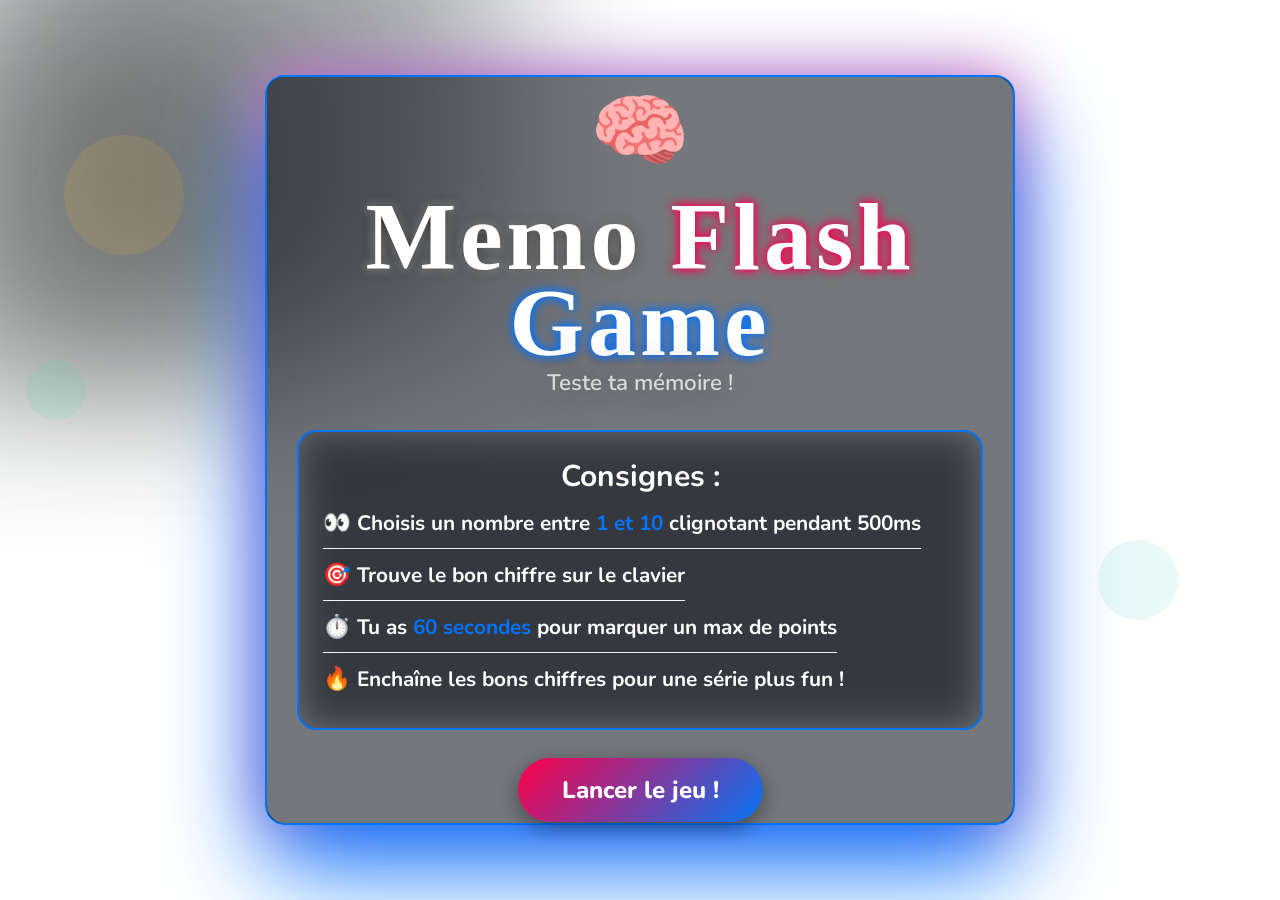
==== html/page_devoir1.html @ c504c7ac "Premier commit" ====
<!DOCTYPE html>
<html lang="fr">
<head>
<meta charset="UTF-8"/>
<meta name="viewport" content="width=device-width, initial-scale=1.0"/>
<title>Memo Flash Game🧠</title>
<link href="https://fonts.googleapis.com/css2?family=Nunito:wght@400;600;700;800;900&family=Righteous&display=swap" rel="stylesheet"/>
<link rel="stylesheet" href="../css/style_devoir1.css">
<link rel="icon" type="image/jpeg" href="../css/image2.jpg">
</head>

<body>
    <div id="app">

        <div class="deco deco1"></div>
        <div class="deco deco2"></div>  
        <div class="deco deco3"></div> 

        <!-- START -->
        <section id="s-start" class="screen active">
            <div class="bg-mesh"></div>
            <div class="m">
                <span class="emoji-hero"> 🧠 </span>
                <h1> <span class="e">Memo</span> <span class="f">Flash</span><br><span class="cyan">Game</span></h1>
                <div class="game-sub">Teste ta mémoire !</div>
            </div>
            <div class="rules-card">
                <div class="rules"><span class="rule-icon"></span>Consignes :</div>
                <div class="rule"><span class="rule-icon"> 👀 </span>Choisis un nombre entre <span>1 et 10</span> clignotant pendant 500ms</div>
                <div class="rule"><span class="rule-icon"> 🎯 </span>Trouve le bon chiffre sur le clavier</div>
                <div class="rule"><span class="rule-icon"> ⏱️ </span>Tu as <span>60 secondes</span> pour marquer un max de points</div>
                <div class="rule"><span class="rule-icon"> 🔥 </span>Enchaîne les bons chiffres pour une série plus fun !</div>
            </div>
            <div class="m">
            <button class="btn btn-primary" id="btn-start"> Lancer le jeu !</button>
            </div>
        </section>

        <!-- GAME -->
        <div id="s-game" class="screen">
            <h1><span class="e"> Bienvenue </span><br><span class="e">Dans</span><br><span class="e">Memo </span><span class="f">Flash </span><span class="cyan"> Game</span></h1>
            <div class="hud">
            <div class="hud-pill">
            <span class="hud-lbl">Score</span>
            <span class="hud-val score-v" id="score-val">0</span>
            </div>
            <div class="hud-pill timer-pill">
            <span class="hud-lbl">Temps</span>
            <span class="hud-val" id="timer-val">60</span>
            <div class="timer-progress"><div class="timer-bar" id="timer-bar"></div></div>
            </div>
            <div class="hud-pill">
            <span class="hud-lbl">Série 🔥</span>
            <span class="hud-val streak-v" id="streak-val">0</span>
            </div>
            </div>

            <div class="num-stage">
                <div id="num-show" style="display:none"></div>
                <div id="num-hide" class="num-placeholder"></div>
            </div>

            <div id="feedback"></div>

            <div class="kp-lbl">Quel était le nombre ?</div>
            <div class="keypad" id="keypad"></div>
            <div class="trail" id="score-bar"></div>
        </div>

        <!-- END -->
        <div id="s-end" class="screen">
            <div class="end-header" id="end-emoji">🎉</div>
            <div class="end-title" id="end-title">Bien joué !</div>
            <div class="end-msg" id="end-msg">Voilà ton résultat !</div>

            <div class="score-showcase">
                <div class="score-label">Score final</div>
                <div class="score-big" id="final-score">0</div>
                <div class="score-pts">points</div>
            </div>

            <div class="stats-row">
                <div class="stat-box">
                <div class="stat-icon">✅</div>
                <div class="stat-num" id="st-ok">0</div>
                <div class="stat-lbl">Corrects</div>
                </div>
                <div class="stat-box">
                <div class="stat-icon">❌</div>
                <div class="stat-num" id="st-bad">0</div>
                <div class="stat-lbl">Ratés</div>
                </div>
                <div class="stat-box">
                <div class="stat-icon">🔥</div>
                <div class="stat-num" id="st-str">0</div>
                <div class="stat-lbl">Série max</div>
                </div>
            </div>

            <div id="end-trail"></div>
            <button class="btn btn-restart" id="btn-restart">Rejouer</button>
        </div>

    </div>

    <script src="../js/script_devoir1.js"></script>

</body>
</html>
---- css/style_devoir1.css ----
:root {
--bg: #fef6ee;
--card: #ffffff;
--primary: #ff0048;
--secondary: #4ecdc4;
--purple: #0077f7;
--yellow: #fbbf24;
--green: #34d399;
--red: #fa4d4d;
--text: #010101;
--muted: #d7d7d7;
--shadow: 0 4px 24px rgba(0,0,0,0.08);
--shadow-lg: 0 8px 40px rgb(0, 115, 255);
--neon: 0 0 12px var(--cyan), 0 0 10px rgb(0, 118, 255);
--neon1: 0 0 12px var(--primary), 0 0 10px rgb(255, 2, 95);
--neon2: 0 0 12px var(--text), 0 0 10px rgb(253, 253, 253);
--cyan: #0471ff;
}

* { margin:auto; padding:auto; box-sizing:border-box; }

body {
background-image: url(image1.jpg);
background-size: cover;
background-repeat: no-repeat;
background-position: center center;
background-attachment: scroll;
color: var(--text);
font-family: 'Nunito', sans-serif;
min-height: 100vh;
display: flex;
align-items: center;
justify-content: center;
position: relative;
will-change: transform;
}

/* Soft organic background blobs */
body::before, body::after {
content: '';
position: fixed;
border-radius: 50%;
filter: blur(80px);
opacity: 0.35;
pointer-events: none;
z-index: 0;
content: ''; position: absolute; inset: 0; border-radius: 16px;
}
body::before {
width: 500px; height: 500px;
background: radial-gradient(circle, #1a1105, #110703);
top: -150px; right: -150px;
animation: blobFloat 8s ease-in-out infinite;
background: rgba(3,8,15,1);
pointer-events: none;
}
body::after {
width: 400px; height: 400px;
background: radial-gradient(circle, #120a01, #021e1c);
bottom: -120px; left: -120px;
animation: blobFloat 10s ease-in-out infinite reverse;
}
@keyframes blobFloat {
0%,100% { transform: translate(0,0) scale(1); }
50% { transform: translate(20px,-20px) scale(1.05); }
}

/* Extra decorative circles */
.deco {
position: fixed;
border-radius: 50%;
pointer-events: none;
z-index: 0;
opacity: 0.12;
}

#s-start-deco {
  position: absolute; border-radius: 50%; pointer-events: none;
  filter: blur(60px);
}

.deco1 { width:120px;height:120px;background:var(--yellow);top:15%;left:5%;animation:blobFloat 6s ease-in-out infinite; }
.deco2 { width:80px;height:80px;background:var(--secondary);top:60%;right:8%;animation:blobFloat 7s ease-in-out infinite 2s; }
.deco3 { width:60px;height:60px;background:var(--green);top:40%;left:2%;animation:blobFloat 9s ease-in-out infinite 1s; }

#app {
position: relative; z-index: 1;
width: 100%; max-width: 800px;
padding: 20px;
text-align: center;
}

.screen { 
    display: none; 
    position: relative; z-index: 1; 
    background: rgb(0, 0, 0 .5);
    backdrop-filter: blur(20px);
    width: 750px;
    height: 750px;
    border-radius: 25px;
    box-shadow: 0 40px 100px rgb(0, 115, 255), 0 0 60px rgb(255, 108, 174);
    border: 2px solid rgb(0, 115, 255);
}
.screen.active { display: block; animation: slideIn .4s cubic-bezier(.34,1.56,.64,1); }
@keyframes slideIn {
from { opacity:0; transform:translateY(24px) scale(.97); }
to   { opacity:1; transform:translateY(0)    scale(1); }
}

/* ── START SCREEN ── */
.emoji-hero { font-size: 5rem; margin-bottom: 8px; display: block; animation: bounce 2s ease-in-out infinite; }
@keyframes bounce { 0%,100%{transform:translateY(0);} 50%{transform:translateY(-10px);} }

.m {
    position: relative;
    will-change: transform;
    margin-bottom: 8px; display: block; animation: bounce 5s ease-in-out infinite; 
}
#s-start {
    margin: auto;
    background-image: url(image2.jpg);
    background-size: cover;
    background-position: center center;
    background-attachment: scroll;
    height: 750px;
    align-content: center;
    align-items: center;
    border-radius: 20px;
    box-shadow: 0 40px 100px rgb(0, 115, 255), 0 0 60px rgb(255, 108, 174);
    border: 2px solid rgb(0, 115, 255);
    position: relative;
    will-change: transform;
}

#s-start::before {
  content: ''; position: absolute; inset: 0; border-radius: 16px;
  background: rgba(3,8,15,0.55);
  pointer-events: none;
}

#s-start h1 {
  font-family: Roboto;
  font-size: clamp(4.5rem, 12vw, 6rem);
  font-weight: bold;
  line-height: 0.9; letter-spacing: 4px;
  color: white;
  text-shadow: 0 0 40px rgba(0,0,0,0.9);
}
#s-start h1 .cyan { color: var(--card); text-shadow: var(--neon);}
#s-start h1 .e { color: var(--card); text-shadow: var(--neon2);}
#s-start h1 .f { color: var(--card); text-shadow: var(--neon1);}

.game-sub {
font-size: 1.4rem;
font-weight: bold;
font-weight: 600;
color: rgb(214, 219, 219);
margin-bottom: 32px;
text-shadow: 0 0 40px rgba(0,0,0,0.9);
}

#s-game h1 {
  font-family: Roboto;
  font-size: clamp(3rem, 12vw, 2rem);
  font-weight: bold;
  line-height: 0.9; letter-spacing: 4px;
  color: white;
  text-shadow: 0 0 40px rgba(0,0,0,0.9);
  margin-top: 30px;
}
#s-game h1 .cyan { color: var(--card); text-shadow: var(--neon);}
#s-game h1 .f { color: var(--card); text-shadow: var(--neon1);}
#s-game h1 .e { color: var(--card); text-shadow: var(--neon2);}

.rules-card {
background: rgb(0, 0, 0 5);
backdrop-filter: blur(20px);
border: 2px solid rgb(0, 115, 255);;
border-radius: 20px;
padding: 24px;
box-shadow: rgb(black, black, black, 5);
margin-bottom: 28px;
text-align: left;
margin-left: 30px;
margin-right: 30px;
}
.rule {
display: inline-block;
align-items: flex-start;
gap: 12px;
padding: 10px 0;
font-size: 1.3rem;
color: white;
font-weight: bold;
border-bottom: 1px solid #f3f4f6;
}
.rules {
    text-align: center;
    color: white;
    font-size: 30px;
    font-weight: bold;
}
.rule:last-child { border-bottom: none; }
.rule-icon { font-size: 1.4rem; flex-shrink:0; }
.rule span { color: rgb(0, 115, 255); }

.btn {
font-family: 'Nunito', sans-serif;
font-weight: 800;
font-size: 1.5rem;
border: none;
border-radius: 50px;
padding: 16px 44px;
cursor: pointer;
transition: transform .15s, box-shadow .15s;
display: inline-flex;
align-items: center;
gap: 8px;
}
.btn:hover { transform: translateY(-3px); box-shadow: var(--shadow-lg); }
.btn:active { transform: scale(.96); }

.btn-primary {
background: linear-gradient(135deg, var(--primary), #0374f5);
background-attachment: scroll;
color: white;
box-shadow: 0 6px 20px rgba(0, 0, 0, 0.4);
position: relative;
will-change: transform;
transition: all 0.3s; display: flex; align-items: center; gap: 10px;
}

.btn-restart {
background: linear-gradient(135deg, var(--purple), #ff0037);
background-attachment: scroll;
color: white;
box-shadow: 0 6px 20px rgb(0, 0, 0);;
position: relative;
will-change: transform;
}

/* ── HUD ── */
.hud {
display: flex;
justify-content: space-between;
align-items: stretch;
gap: 10px;
margin-bottom: 20px;
}
.hud-pill {
background: var(--card);
border-radius: 16px;
padding: 12px 16px;
box-shadow: 0 40px 100px rgb(0, 115, 255);
flex: 1;
display: flex;
flex-direction: column;
align-items: center;
gap: 2px;
margin-top: 30px;
margin-left: 30px;
margin-right: 30px;
}
.hud-lbl { font-size: 1rem; font-weight: bold; color: var(--text); text-transform: uppercase; letter-spacing: 1px; }
.hud-val { font-family: 'Righteous', sans-serif; font-size: 1.8rem; color: var(--text); line-height: 1; }
.hud-val.score-v { color: var(--primary); }
.hud-val.streak-v { color: var(--purple); }

/* Timer pill */
.timer-pill { position: relative;}
.timer-progress {
position: absolute;
bottom: 0; left: 0; right: 0;
height: 4px;
background: #f3f4f6;
border-radius: 0 0 16px 16px;
overflow: hidden;
}
.timer-bar {
height: 100%;
background: linear-gradient(90deg, var(--secondary), var(--primary));
border-radius: 4px;
transition: width 1s linear, background .3s;
}
.timer-bar.danger { background: linear-gradient(90deg, var(--red), #fb7185); }
#timer-val.danger { color: var(--red); animation: wobble .5s ease-in-out infinite; }
@keyframes wobble { 25%{transform:rotate(-2deg);}75%{transform:rotate(2deg);} }

/* ── NUMBER DISPLAY ── */
.num-stage {
background: white;
border-radius: 24px;
box-shadow: var(--text);
height: 150px;
display: flex;
align-items: center;
justify-content: center;
margin-left: 30px;
margin-right: 30px;
margin-bottom: 20px;
position: relative;
overflow: hidden;
}
.num-stage::before {
content: '';
position: absolute;
inset: 0;
background: linear-gradient(135deg, rgba(255,107,53,.05), rgba(78,205,196,.05));
}

#num-show {
font-family: 'Righteous', sans-serif;
font-size: 10rem;
color: var(--primary);
text-shadow: 0 0 0 rgb(0, 0, 0);
animation: numPop .25s cubic-bezier(.34,1.56,.64,1);
line-height: 1;
}
@keyframes numPop {
from { transform: scale(0.4) rotate(-5deg); opacity: 0; }
to   { transform: scale(1)   rotate(0deg);  opacity: 1; }
}

.num-placeholder {
font-size: 3.5rem;
opacity: .25;
user-select: none;
}

/* ── FEEDBACK ── */
#feedback {
height: 32px;
font-size: 1rem;
font-weight: 800;
margin-bottom: 12px;
display: flex;
align-items: center;
justify-content: center;
gap: 6px;
transition: all .2s;
}
#feedback.ok  { color: var(--green); }
#feedback.bad { color: var(--red); }

/* ── KEYPAD ── */
.kp-lbl {
font-size: 2.5rem;
font-weight: bold;
color: var(--muted);
margin-bottom: 12px;
}
.keypad {
display: grid;
grid-template-columns: repeat(5, 1fr);
gap: 8px;
margin-bottom: 20px;
}
.key {
font-family: 'Righteous', sans-serif;
font-size: 1.5rem;
color: black;
background: var(--card);
border-radius: 14px;
padding: 14px 6px;
cursor: pointer;
transition: transform .12s, border-color .12s, box-shadow .12s, background .12s;
box-shadow: 0 40px 100px rgb(0, 115, 255);
}
.key:hover {
border-color: var(--cyan);
background: #fff5f2;
transform: translateY(-3px);
box-shadow: 0 40px 100px rgb(0, 176, 251);
}
.key:active { transform: scale(.92); }
.key.ok {
border-color: var(--green);
background: #f0fdf4;
color: #00a118;
box-shadow: 0 4px 16px rgba(0, 0, 0, 0.68);
animation: keyPop .35s cubic-bezier(.34,1.56,.64,1);
}
.key.bad {
border-color: var(--red);
background: #fef2f2;
color: var(--red);
box-shadow: 0 4px 16px rgb(185, 0, 0);
animation: keyShake .35s ease;
}
@keyframes keyPop   { 0%{transform:scale(1);}50%{transform:scale(1.2);}100%{transform:scale(1);} }
@keyframes keyShake { 25%{transform:translateX(-5px);}75%{transform:translateX(5px);} }

/* ── SCORE TRAIL ── */
.trail { display: flex; flex-wrap: wrap; gap: 5px; justify-content: center; }
.trail-dot { width: 11px; height: 11px; border-radius: 50%; transition: transform .2s; }
.trail-dot.ok  { background: var(--green); box-shadow: 0 0 6px rgba(52,211,153,.5); }
.trail-dot.bad { background: var(--red); }
.trail-dot.new { animation: dotPop .3s cubic-bezier(.34,1.56,.64,1); }
@keyframes dotPop { from{transform:scale(0);}to{transform:scale(1);} }

/* ── END SCREEN ── */
.end-header { font-size: 2.8rem; margin-bottom: 4px; }
.end-title {
font-family: 'Righteous', sans-serif;
font-size: 2rem;
margin-bottom: 4px;
}
.end-msg { font-size: .95rem; color: var(--muted); font-weight: 600; margin-bottom: 24px; }

.score-showcase {
background: linear-gradient(135deg, var(--primary), #0091d0);
border-radius: 24px;
padding: 24px;
margin-bottom: 20px;
color: white;
box-shadow: 0 40px 100px rgb(0, 0, 0);
margin-left: 30px;
margin-right: 30px;
}
.score-label { font-size: .8rem; font-weight: 700; opacity: .8; text-transform: uppercase; letter-spacing: 2px; }
.score-big {
font-family: 'Righteous', sans-serif;
font-size: 5.5rem;
line-height: 1;
text-shadow: 3px 3px 0 rgba(0,0,0,.1);
animation: scoreBounce .6s cubic-bezier(.34,1.56,.64,1);
}
@keyframes scoreBounce { from{transform:scale(0) rotate(-5deg);opacity:0;} to{transform:scale(1) rotate(0);opacity:1;} }
.score-pts { font-size: .85rem; opacity: .8; font-weight: 700; }

.stats-row {
display: grid;
grid-template-columns: repeat(3, 1fr);
gap: 10px;
margin-bottom: 20px;
}
.stat-box {
background: var(--card);
border-radius: 16px;
padding: 14px 8px;
box-shadow: var(--text);
}
.stat-icon { font-size: 1.4rem; }
.stat-num { font-family: 'Righteous', sans-serif; font-size: 1.6rem; color: var(--text); }
.stat-lbl { font-size: .6rem; font-weight: 700; color: var(--text); text-transform: uppercase; letter-spacing: 1px; }

#end-trail { display:flex; flex-wrap:wrap; gap:5px; justify-content:center; margin-bottom:24px; }
#end-trail .trail-dot { width:13px; height:13px; }
#end-title {
  font-size: 4.5em;
  color: var(--card); text-shadow: var(--neon1);
  margin-top: 100px;
}
#end-msg {
  font-size: 1.2em;
  color: var(--muted);
  text-shadow: 0 0 5px black;
}
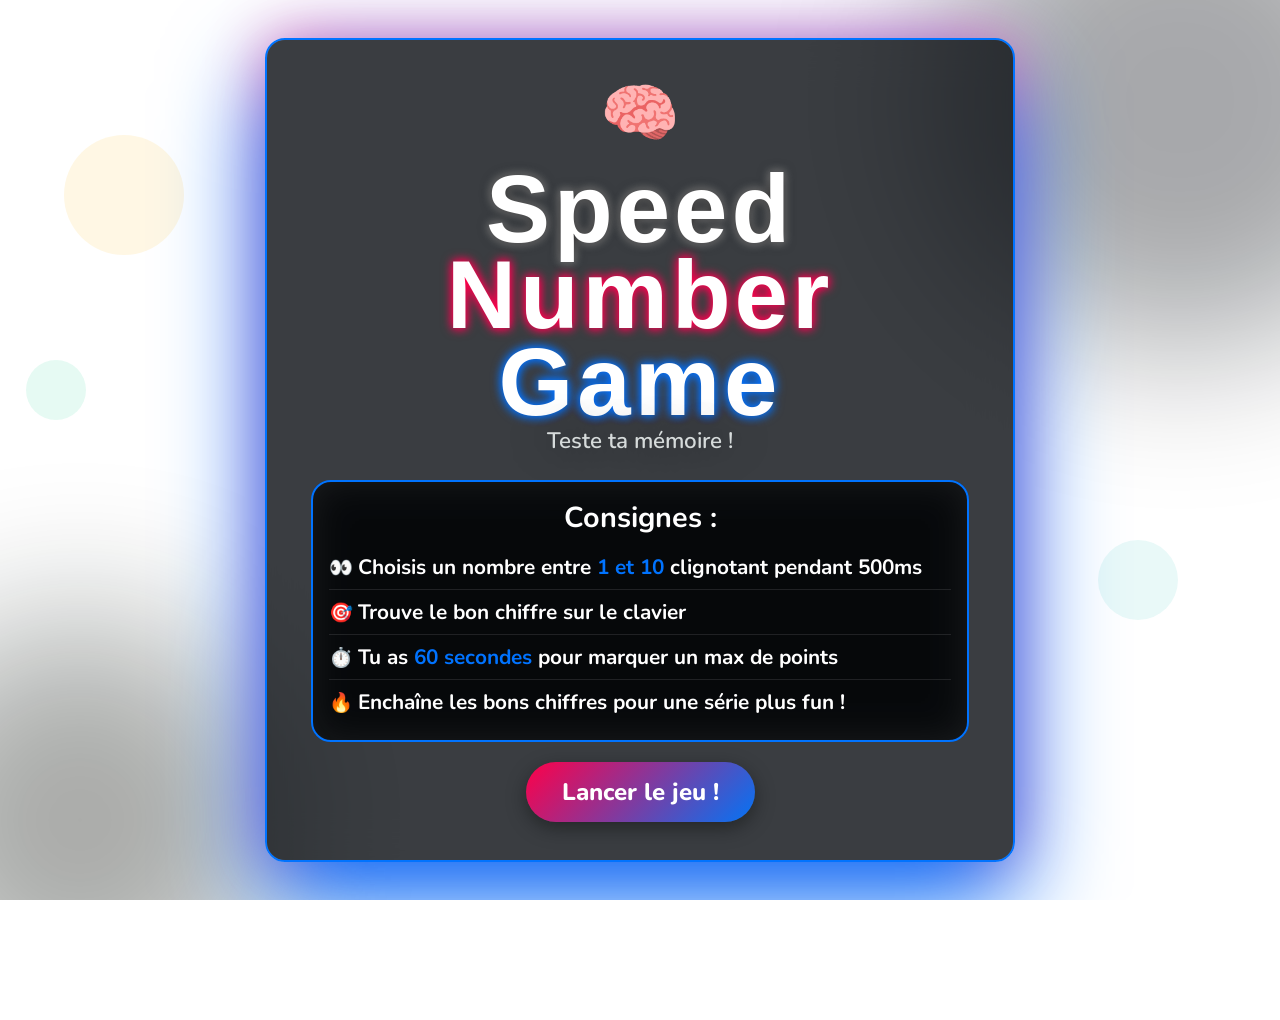
==== commit 7d7cbc35: "Deuxième commit" ====
--- a/html/page_devoir1.html
+++ b/html/page_devoir1.html
@@ -8,20 +8,20 @@
 <link rel="stylesheet" href="../css/style_devoir1.css">
 <link rel="icon" type="image/jpeg" href="../css/image2.jpg">
 </head>
-
+ 
 <body>
     <div id="app">
-
+ 
         <div class="deco deco1"></div>
         <div class="deco deco2"></div>  
         <div class="deco deco3"></div> 
-
+ 
         <!-- START -->
         <section id="s-start" class="screen active">
             <div class="bg-mesh"></div>
             <div class="m">
                 <span class="emoji-hero"> 🧠 </span>
-                <h1> <span class="e">Memo</span> <span class="f">Flash</span><br><span class="cyan">Game</span></h1>
+                <h1> <span class="e">Speed</span> <span class="f">Number</span><br><span class="cyan">Game</span></h1>
                 <div class="game-sub">Teste ta mémoire !</div>
             </div>
             <div class="rules-card">
@@ -35,10 +35,10 @@
             <button class="btn btn-primary" id="btn-start"> Lancer le jeu !</button>
             </div>
         </section>
-
+ 
         <!-- GAME -->
         <div id="s-game" class="screen">
-            <h1><span class="e"> Bienvenue </span><br><span class="e">Dans</span><br><span class="e">Memo </span><span class="f">Flash </span><span class="cyan"> Game</span></h1>
+            <h1><span class="e"> Bienvenue </span><br><span class="e">Dans</span><br><span class="e">Speed </span><span class="f">Number </span><span class="cyan"> Game</span></h1>
             <div class="hud">
             <div class="hud-pill">
             <span class="hud-lbl">Score</span>
@@ -54,31 +54,31 @@
             <span class="hud-val streak-v" id="streak-val">0</span>
             </div>
             </div>
-
+ 
             <div class="num-stage">
                 <div id="num-show" style="display:none"></div>
                 <div id="num-hide" class="num-placeholder"></div>
             </div>
-
+ 
             <div id="feedback"></div>
-
+ 
             <div class="kp-lbl">Quel était le nombre ?</div>
             <div class="keypad" id="keypad"></div>
             <div class="trail" id="score-bar"></div>
         </div>
-
+ 
         <!-- END -->
         <div id="s-end" class="screen">
             <div class="end-header" id="end-emoji">🎉</div>
             <div class="end-title" id="end-title">Bien joué !</div>
             <div class="end-msg" id="end-msg">Voilà ton résultat !</div>
-
+ 
             <div class="score-showcase">
                 <div class="score-label">Score final</div>
                 <div class="score-big" id="final-score">0</div>
                 <div class="score-pts">points</div>
             </div>
-
+ 
             <div class="stats-row">
                 <div class="stat-box">
                 <div class="stat-icon">✅</div>
@@ -96,14 +96,14 @@
                 <div class="stat-lbl">Série max</div>
                 </div>
             </div>
-
+ 
             <div id="end-trail"></div>
             <button class="btn btn-restart" id="btn-restart">Rejouer</button>
         </div>
-
+ 
     </div>
-
+ 
     <script src="../js/script_devoir1.js"></script>
-
+ 
 </body>
 </html>
--- a/css/style_devoir1.css
+++ b/css/style_devoir1.css
@@ -16,9 +16,14 @@
 --neon2: 0 0 12px var(--text), 0 0 10px rgb(253, 253, 253);
 --cyan: #0471ff;
 }
-
-* { margin:auto; padding:auto; box-sizing:border-box; }
-
+ 
+* { margin: 0; padding: 0; box-sizing: border-box; }
+ 
+html, body {
+  width: 100%;
+  overflow-x: hidden;
+}
+ 
 body {
 background-image: url(image1.jpg);
 background-size: cover;
@@ -34,7 +39,7 @@
 position: relative;
 will-change: transform;
 }
-
+ 
 /* Soft organic background blobs */
 body::before, body::after {
 content: '';
@@ -44,14 +49,12 @@
 opacity: 0.35;
 pointer-events: none;
 z-index: 0;
-content: ''; position: absolute; inset: 0; border-radius: 16px;
 }
 body::before {
 width: 500px; height: 500px;
-background: radial-gradient(circle, #1a1105, #110703);
+background: rgba(3,8,15,1);
 top: -150px; right: -150px;
 animation: blobFloat 8s ease-in-out infinite;
-background: rgba(3,8,15,1);
 pointer-events: none;
 }
 body::after {
@@ -64,7 +67,7 @@
 0%,100% { transform: translate(0,0) scale(1); }
 50% { transform: translate(20px,-20px) scale(1.05); }
 }
-
+ 
 /* Extra decorative circles */
 .deco {
 position: fixed;
@@ -73,386 +76,575 @@
 z-index: 0;
 opacity: 0.12;
 }
-
-#s-start-deco {
-  position: absolute; border-radius: 50%; pointer-events: none;
-  filter: blur(60px);
-}
-
+ 
 .deco1 { width:120px;height:120px;background:var(--yellow);top:15%;left:5%;animation:blobFloat 6s ease-in-out infinite; }
 .deco2 { width:80px;height:80px;background:var(--secondary);top:60%;right:8%;animation:blobFloat 7s ease-in-out infinite 2s; }
 .deco3 { width:60px;height:60px;background:var(--green);top:40%;left:2%;animation:blobFloat 9s ease-in-out infinite 1s; }
-
+ 
 #app {
-position: relative; z-index: 1;
-width: 100%; max-width: 800px;
-padding: 20px;
-text-align: center;
-}
-
-.screen { 
-    display: none; 
-    position: relative; z-index: 1; 
-    background: rgb(0, 0, 0 .5);
-    backdrop-filter: blur(20px);
-    width: 750px;
-    height: 750px;
-    border-radius: 25px;
-    box-shadow: 0 40px 100px rgb(0, 115, 255), 0 0 60px rgb(255, 108, 174);
-    border: 2px solid rgb(0, 115, 255);
+  position: relative;
+  z-index: 1;
+  width: 100%;
+  max-width: 800px;
+  padding: 16px;
+  text-align: center;
+}
+ 
+/* ── SCREENS ── */
+.screen {
+  display: none;
+  position: relative;
+  z-index: 1;
+  background: rgba(0, 0, 0, 0.5);
+  backdrop-filter: blur(20px);
+  width: 100%;
+  border-radius: 25px;
+  box-shadow: 0 40px 100px rgb(0, 115, 255), 0 0 60px rgb(255, 108, 174);
+  border: 2px solid rgb(0, 115, 255);
+  overflow: hidden;
 }
 .screen.active { display: block; animation: slideIn .4s cubic-bezier(.34,1.56,.64,1); }
 @keyframes slideIn {
-from { opacity:0; transform:translateY(24px) scale(.97); }
-to   { opacity:1; transform:translateY(0)    scale(1); }
-}
-
+  from { opacity:0; transform:translateY(24px) scale(.97); }
+  to   { opacity:1; transform:translateY(0)    scale(1); }
+}
+ 
 /* ── START SCREEN ── */
-.emoji-hero { font-size: 5rem; margin-bottom: 8px; display: block; animation: bounce 2s ease-in-out infinite; }
+.emoji-hero { font-size: 4rem; margin-bottom: 8px; display: block; animation: bounce 2s ease-in-out infinite; }
 @keyframes bounce { 0%,100%{transform:translateY(0);} 50%{transform:translateY(-10px);} }
-
+ 
 .m {
-    position: relative;
-    will-change: transform;
-    margin-bottom: 8px; display: block; animation: bounce 5s ease-in-out infinite; 
-}
+  position: relative;
+  will-change: transform;
+  margin-bottom: 8px;
+  display: block;
+  animation: bounce 5s ease-in-out infinite;
+}
+ 
 #s-start {
-    margin: auto;
-    background-image: url(image2.jpg);
-    background-size: cover;
-    background-position: center center;
-    background-attachment: scroll;
-    height: 750px;
-    align-content: center;
-    align-items: center;
-    border-radius: 20px;
-    box-shadow: 0 40px 100px rgb(0, 115, 255), 0 0 60px rgb(255, 108, 174);
-    border: 2px solid rgb(0, 115, 255);
-    position: relative;
-    will-change: transform;
-}
-
+  background-image: url(image2.jpg);
+  background-size: cover;
+  background-position: center center;
+  background-attachment: scroll;
+  padding: 24px 16px;
+  align-content: center;
+  align-items: center;
+  border-radius: 20px;
+  box-shadow: 0 40px 100px rgb(0, 115, 255), 0 0 60px rgb(255, 108, 174);
+  border: 2px solid rgb(0, 115, 255);
+  position: relative;
+  will-change: transform;
+}
+ 
 #s-start::before {
-  content: ''; position: absolute; inset: 0; border-radius: 16px;
+  content: '';
+  position: absolute;
+  inset: 0;
+  border-radius: 16px;
   background: rgba(3,8,15,0.55);
   pointer-events: none;
 }
-
+ 
 #s-start h1 {
-  font-family: Roboto;
-  font-size: clamp(4.5rem, 12vw, 6rem);
+  font-family: Righteous, sans-serif;
+  font-size: clamp(2.5rem, 10vw, 6rem);
   font-weight: bold;
-  line-height: 0.9; letter-spacing: 4px;
+  line-height: 0.9;
+  letter-spacing: 4px;
   color: white;
   text-shadow: 0 0 40px rgba(0,0,0,0.9);
-}
-#s-start h1 .cyan { color: var(--card); text-shadow: var(--neon);}
-#s-start h1 .e { color: var(--card); text-shadow: var(--neon2);}
-#s-start h1 .f { color: var(--card); text-shadow: var(--neon1);}
-
+  position: relative;
+}
+#s-start h1 .cyan { color: var(--card); text-shadow: var(--neon); }
+#s-start h1 .e    { color: var(--card); text-shadow: var(--neon2); }
+#s-start h1 .f    { color: var(--card); text-shadow: var(--neon1); }
+ 
 .game-sub {
-font-size: 1.4rem;
-font-weight: bold;
-font-weight: 600;
-color: rgb(214, 219, 219);
-margin-bottom: 32px;
-text-shadow: 0 0 40px rgba(0,0,0,0.9);
-}
-
+  font-size: clamp(1rem, 3vw, 1.4rem);
+  font-weight: 600;
+  color: rgb(214, 219, 219);
+  margin-bottom: 24px;
+  text-shadow: 0 0 40px rgba(0,0,0,0.9);
+  position: relative;
+}
+ 
+/* ── GAME SCREEN ── */
+#s-game {
+  padding: 0 12px 16px;
+}
+ 
 #s-game h1 {
-  font-family: Roboto;
-  font-size: clamp(3rem, 12vw, 2rem);
+  font-family: Righteous, sans-serif;
+  font-size: clamp(1.2rem, 5vw, 2rem);
   font-weight: bold;
-  line-height: 0.9; letter-spacing: 4px;
+  line-height: 1.1;
+  letter-spacing: 3px;
   color: white;
   text-shadow: 0 0 40px rgba(0,0,0,0.9);
-  margin-top: 30px;
-}
-#s-game h1 .cyan { color: var(--card); text-shadow: var(--neon);}
-#s-game h1 .f { color: var(--card); text-shadow: var(--neon1);}
-#s-game h1 .e { color: var(--card); text-shadow: var(--neon2);}
-
+  margin-top: 16px;
+  margin-bottom: 8px;
+}
+#s-game h1 .cyan { color: var(--card); text-shadow: var(--neon); }
+#s-game h1 .f    { color: var(--card); text-shadow: var(--neon1); }
+#s-game h1 .e    { color: var(--card); text-shadow: var(--neon2); }
+ 
+/* ── RULES CARD ── */
 .rules-card {
-background: rgb(0, 0, 0 5);
-backdrop-filter: blur(20px);
-border: 2px solid rgb(0, 115, 255);;
-border-radius: 20px;
-padding: 24px;
-box-shadow: rgb(black, black, black, 5);
-margin-bottom: 28px;
-text-align: left;
-margin-left: 30px;
-margin-right: 30px;
+  background: rgba(0,0,0,0.5);
+  backdrop-filter: blur(20px);
+  border: 2px solid rgb(0, 115, 255);
+  border-radius: 20px;
+  padding: 16px;
+  margin-bottom: 20px;
+  margin-left: 12px;
+  margin-right: 12px;
+  text-align: left;
+  position: relative;
 }
 .rule {
-display: inline-block;
-align-items: flex-start;
-gap: 12px;
-padding: 10px 0;
-font-size: 1.3rem;
-color: white;
-font-weight: bold;
-border-bottom: 1px solid #f3f4f6;
+  display: block;
+  padding: 8px 0;
+  font-size: clamp(0.85rem, 2.5vw, 1.3rem);
+  color: white;
+  font-weight: bold;
+  border-bottom: 1px solid rgba(255,255,255,0.1);
 }
 .rules {
-    text-align: center;
-    color: white;
-    font-size: 30px;
-    font-weight: bold;
+  text-align: center;
+  color: white;
+  font-size: clamp(1.2rem, 4vw, 1.8rem);
+  font-weight: bold;
+  margin-bottom: 8px;
 }
 .rule:last-child { border-bottom: none; }
-.rule-icon { font-size: 1.4rem; flex-shrink:0; }
+.rule-icon { font-size: 1.2rem; }
 .rule span { color: rgb(0, 115, 255); }
-
+ 
+/* ── BUTTONS ── */
 .btn {
-font-family: 'Nunito', sans-serif;
-font-weight: 800;
-font-size: 1.5rem;
-border: none;
-border-radius: 50px;
-padding: 16px 44px;
-cursor: pointer;
-transition: transform .15s, box-shadow .15s;
-display: inline-flex;
-align-items: center;
-gap: 8px;
+  font-family: 'Nunito', sans-serif;
+  font-weight: 800;
+  font-size: clamp(1rem, 3vw, 1.5rem);
+  border: none;
+  border-radius: 50px;
+  padding: 14px 36px;
+  cursor: pointer;
+  transition: transform .15s, box-shadow .15s;
+  display: inline-flex;
+  align-items: center;
+  gap: 8px;
+  position: relative;
 }
 .btn:hover { transform: translateY(-3px); box-shadow: var(--shadow-lg); }
 .btn:active { transform: scale(.96); }
-
+ 
 .btn-primary {
-background: linear-gradient(135deg, var(--primary), #0374f5);
-background-attachment: scroll;
-color: white;
-box-shadow: 0 6px 20px rgba(0, 0, 0, 0.4);
-position: relative;
-will-change: transform;
-transition: all 0.3s; display: flex; align-items: center; gap: 10px;
-}
-
+  background: linear-gradient(135deg, var(--primary), #0374f5);
+  color: white;
+  box-shadow: 0 6px 20px rgba(0,0,0,0.4);
+  will-change: transform;
+  transition: all 0.3s;
+}
 .btn-restart {
-background: linear-gradient(135deg, var(--purple), #ff0037);
-background-attachment: scroll;
-color: white;
-box-shadow: 0 6px 20px rgb(0, 0, 0);;
-position: relative;
-will-change: transform;
-}
-
+  background: linear-gradient(135deg, var(--purple), #ff0037);
+  color: white;
+  box-shadow: 0 6px 20px rgb(0,0,0);
+  will-change: transform;
+}
+ 
 /* ── HUD ── */
 .hud {
-display: flex;
-justify-content: space-between;
-align-items: stretch;
-gap: 10px;
-margin-bottom: 20px;
+  display: flex;
+  justify-content: space-between;
+  align-items: stretch;
+  gap: 8px;
+  margin: 12px 8px 16px;
 }
 .hud-pill {
-background: var(--card);
-border-radius: 16px;
-padding: 12px 16px;
-box-shadow: 0 40px 100px rgb(0, 115, 255);
-flex: 1;
-display: flex;
-flex-direction: column;
-align-items: center;
-gap: 2px;
-margin-top: 30px;
-margin-left: 30px;
-margin-right: 30px;
-}
-.hud-lbl { font-size: 1rem; font-weight: bold; color: var(--text); text-transform: uppercase; letter-spacing: 1px; }
-.hud-val { font-family: 'Righteous', sans-serif; font-size: 1.8rem; color: var(--text); line-height: 1; }
-.hud-val.score-v { color: var(--primary); }
+  background: var(--card);
+  border-radius: 14px;
+  padding: 10px 8px;
+  box-shadow: 0 4px 20px rgba(0,115,255,0.3);
+  flex: 1;
+  display: flex;
+  flex-direction: column;
+  align-items: center;
+  gap: 2px;
+  position: relative;
+}
+.hud-lbl { font-size: clamp(0.65rem, 2vw, 1rem); font-weight: bold; color: var(--text); text-transform: uppercase; letter-spacing: 1px; }
+.hud-val { font-family: 'Righteous', sans-serif; font-size: clamp(1.2rem, 4vw, 1.8rem); color: var(--text); line-height: 1; }
+.hud-val.score-v  { color: var(--primary); }
 .hud-val.streak-v { color: var(--purple); }
-
+ 
 /* Timer pill */
-.timer-pill { position: relative;}
+.timer-pill { position: relative; }
 .timer-progress {
-position: absolute;
-bottom: 0; left: 0; right: 0;
-height: 4px;
-background: #f3f4f6;
-border-radius: 0 0 16px 16px;
-overflow: hidden;
+  position: absolute;
+  bottom: 0; left: 0; right: 0;
+  height: 4px;
+  background: #f3f4f6;
+  border-radius: 0 0 14px 14px;
+  overflow: hidden;
 }
 .timer-bar {
-height: 100%;
-background: linear-gradient(90deg, var(--secondary), var(--primary));
-border-radius: 4px;
-transition: width 1s linear, background .3s;
+  height: 100%;
+  background: linear-gradient(90deg, var(--secondary), var(--primary));
+  border-radius: 4px;
+  transition: width 1s linear, background .3s;
 }
 .timer-bar.danger { background: linear-gradient(90deg, var(--red), #fb7185); }
 #timer-val.danger { color: var(--red); animation: wobble .5s ease-in-out infinite; }
 @keyframes wobble { 25%{transform:rotate(-2deg);}75%{transform:rotate(2deg);} }
-
+ 
 /* ── NUMBER DISPLAY ── */
 .num-stage {
-background: white;
-border-radius: 24px;
-box-shadow: var(--text);
-height: 150px;
-display: flex;
-align-items: center;
-justify-content: center;
-margin-left: 30px;
-margin-right: 30px;
-margin-bottom: 20px;
-position: relative;
-overflow: hidden;
+  background: white;
+  border-radius: 20px;
+  height: clamp(100px, 20vw, 150px);
+  display: flex;
+  align-items: center;
+  justify-content: center;
+  margin: 0 8px 16px;
+  position: relative;
+  overflow: hidden;
 }
 .num-stage::before {
-content: '';
-position: absolute;
-inset: 0;
-background: linear-gradient(135deg, rgba(255,107,53,.05), rgba(78,205,196,.05));
-}
-
+  content: '';
+  position: absolute;
+  inset: 0;
+  background: linear-gradient(135deg, rgba(255,107,53,.05), rgba(78,205,196,.05));
+}
+ 
 #num-show {
-font-family: 'Righteous', sans-serif;
-font-size: 10rem;
-color: var(--primary);
-text-shadow: 0 0 0 rgb(0, 0, 0);
-animation: numPop .25s cubic-bezier(.34,1.56,.64,1);
-line-height: 1;
+  font-family: 'Righteous', sans-serif;
+  font-size: clamp(5rem, 15vw, 10rem);
+  color: var(--primary);
+  animation: numPop .25s cubic-bezier(.34,1.56,.64,1);
+  line-height: 1;
 }
 @keyframes numPop {
-from { transform: scale(0.4) rotate(-5deg); opacity: 0; }
-to   { transform: scale(1)   rotate(0deg);  opacity: 1; }
-}
-
+  from { transform: scale(0.4) rotate(-5deg); opacity: 0; }
+  to   { transform: scale(1)   rotate(0deg);  opacity: 1; }
+}
 .num-placeholder {
-font-size: 3.5rem;
-opacity: .25;
-user-select: none;
-}
-
+  font-size: clamp(2rem, 6vw, 3.5rem);
+  opacity: .25;
+  user-select: none;
+}
+ 
 /* ── FEEDBACK ── */
 #feedback {
-height: 32px;
-font-size: 1rem;
-font-weight: 800;
-margin-bottom: 12px;
-display: flex;
-align-items: center;
-justify-content: center;
-gap: 6px;
-transition: all .2s;
+  height: 30px;
+  font-size: clamp(0.85rem, 2.5vw, 1rem);
+  font-weight: 800;
+  margin-bottom: 10px;
+  display: flex;
+  align-items: center;
+  justify-content: center;
+  gap: 6px;
+  transition: all .2s;
 }
 #feedback.ok  { color: var(--green); }
 #feedback.bad { color: var(--red); }
-
+ 
 /* ── KEYPAD ── */
 .kp-lbl {
-font-size: 2.5rem;
-font-weight: bold;
-color: var(--muted);
-margin-bottom: 12px;
+  font-size: clamp(1.2rem, 4vw, 2.5rem);
+  font-weight: bold;
+  color: var(--muted);
+  margin-bottom: 10px;
 }
 .keypad {
-display: grid;
-grid-template-columns: repeat(5, 1fr);
-gap: 8px;
-margin-bottom: 20px;
+  display: grid;
+  grid-template-columns: repeat(5, 1fr);
+  gap: 6px;
+  margin: 0 8px 16px;
 }
 .key {
-font-family: 'Righteous', sans-serif;
-font-size: 1.5rem;
-color: black;
-background: var(--card);
-border-radius: 14px;
-padding: 14px 6px;
-cursor: pointer;
-transition: transform .12s, border-color .12s, box-shadow .12s, background .12s;
-box-shadow: 0 40px 100px rgb(0, 115, 255);
+  font-family: 'Righteous', sans-serif;
+  font-size: clamp(1rem, 3.5vw, 1.5rem);
+  color: black;
+  background: var(--card);
+  border: 2px solid transparent;
+  border-radius: 12px;
+  padding: clamp(8px, 2.5vw, 14px) 4px;
+  cursor: pointer;
+  transition: transform .12s, border-color .12s, box-shadow .12s, background .12s;
+  box-shadow: 0 4px 20px rgba(0,115,255,0.25);
 }
 .key:hover {
-border-color: var(--cyan);
-background: #fff5f2;
-transform: translateY(-3px);
-box-shadow: 0 40px 100px rgb(0, 176, 251);
+  border-color: var(--cyan);
+  background: #fff5f2;
+  transform: translateY(-3px);
+  box-shadow: 0 8px 24px rgba(0,176,251,0.4);
 }
 .key:active { transform: scale(.92); }
 .key.ok {
-border-color: var(--green);
-background: #f0fdf4;
-color: #00a118;
-box-shadow: 0 4px 16px rgba(0, 0, 0, 0.68);
-animation: keyPop .35s cubic-bezier(.34,1.56,.64,1);
+  border-color: var(--green);
+  background: #f0fdf4;
+  color: #00a118;
+  box-shadow: 0 4px 16px rgba(0,161,24,0.3);
+  animation: keyPop .35s cubic-bezier(.34,1.56,.64,1);
 }
 .key.bad {
-border-color: var(--red);
-background: #fef2f2;
-color: var(--red);
-box-shadow: 0 4px 16px rgb(185, 0, 0);
-animation: keyShake .35s ease;
+  border-color: var(--red);
+  background: #fef2f2;
+  color: var(--red);
+  box-shadow: 0 4px 16px rgb(185,0,0);
+  animation: keyShake .35s ease;
 }
 @keyframes keyPop   { 0%{transform:scale(1);}50%{transform:scale(1.2);}100%{transform:scale(1);} }
 @keyframes keyShake { 25%{transform:translateX(-5px);}75%{transform:translateX(5px);} }
-
+ 
 /* ── SCORE TRAIL ── */
-.trail { display: flex; flex-wrap: wrap; gap: 5px; justify-content: center; }
-.trail-dot { width: 11px; height: 11px; border-radius: 50%; transition: transform .2s; }
+.trail { display: flex; flex-wrap: wrap; gap: 5px; justify-content: center; padding: 0 8px; }
+.trail-dot { width: 10px; height: 10px; border-radius: 50%; transition: transform .2s; }
 .trail-dot.ok  { background: var(--green); box-shadow: 0 0 6px rgba(52,211,153,.5); }
 .trail-dot.bad { background: var(--red); }
 .trail-dot.new { animation: dotPop .3s cubic-bezier(.34,1.56,.64,1); }
 @keyframes dotPop { from{transform:scale(0);}to{transform:scale(1);} }
-
+ 
 /* ── END SCREEN ── */
-.end-header { font-size: 2.8rem; margin-bottom: 4px; }
+#s-end {
+  padding: 20px 12px 24px;
+}
+.end-header { font-size: clamp(2rem, 6vw, 2.8rem); margin-bottom: 4px; }
 .end-title {
-font-family: 'Righteous', sans-serif;
-font-size: 2rem;
-margin-bottom: 4px;
-}
-.end-msg { font-size: .95rem; color: var(--muted); font-weight: 600; margin-bottom: 24px; }
-
+  font-family: 'Righteous', sans-serif;
+  font-size: clamp(1.5rem, 5vw, 2rem);
+  margin-bottom: 4px;
+}
+.end-msg { font-size: clamp(0.85rem, 2.5vw, .95rem); color: var(--muted); font-weight: 600; margin-bottom: 20px; }
+ 
 .score-showcase {
-background: linear-gradient(135deg, var(--primary), #0091d0);
-border-radius: 24px;
-padding: 24px;
-margin-bottom: 20px;
-color: white;
-box-shadow: 0 40px 100px rgb(0, 0, 0);
-margin-left: 30px;
-margin-right: 30px;
+  background: linear-gradient(135deg, var(--primary), #0091d0);
+  border-radius: 20px;
+  padding: 20px;
+  margin: 0 8px 16px;
+  color: white;
+  box-shadow: 0 20px 60px rgba(0,0,0,0.4);
 }
 .score-label { font-size: .8rem; font-weight: 700; opacity: .8; text-transform: uppercase; letter-spacing: 2px; }
 .score-big {
-font-family: 'Righteous', sans-serif;
-font-size: 5.5rem;
-line-height: 1;
-text-shadow: 3px 3px 0 rgba(0,0,0,.1);
-animation: scoreBounce .6s cubic-bezier(.34,1.56,.64,1);
+  font-family: 'Righteous', sans-serif;
+  font-size: clamp(3.5rem, 12vw, 5.5rem);
+  line-height: 1;
+  text-shadow: 3px 3px 0 rgba(0,0,0,.1);
+  animation: scoreBounce .6s cubic-bezier(.34,1.56,.64,1);
 }
 @keyframes scoreBounce { from{transform:scale(0) rotate(-5deg);opacity:0;} to{transform:scale(1) rotate(0);opacity:1;} }
 .score-pts { font-size: .85rem; opacity: .8; font-weight: 700; }
-
+ 
 .stats-row {
-display: grid;
-grid-template-columns: repeat(3, 1fr);
-gap: 10px;
-margin-bottom: 20px;
+  display: grid;
+  grid-template-columns: repeat(3, 1fr);
+  gap: 8px;
+  margin: 0 8px 16px;
 }
 .stat-box {
-background: var(--card);
-border-radius: 16px;
-padding: 14px 8px;
-box-shadow: var(--text);
-}
-.stat-icon { font-size: 1.4rem; }
-.stat-num { font-family: 'Righteous', sans-serif; font-size: 1.6rem; color: var(--text); }
-.stat-lbl { font-size: .6rem; font-weight: 700; color: var(--text); text-transform: uppercase; letter-spacing: 1px; }
-
-#end-trail { display:flex; flex-wrap:wrap; gap:5px; justify-content:center; margin-bottom:24px; }
-#end-trail .trail-dot { width:13px; height:13px; }
+  background: var(--card);
+  border-radius: 14px;
+  padding: 12px 6px;
+  box-shadow: 0 4px 16px rgba(0,0,0,0.08);
+}
+.stat-icon { font-size: clamp(1rem, 3vw, 1.4rem); }
+.stat-num { font-family: 'Righteous', sans-serif; font-size: clamp(1.2rem, 4vw, 1.6rem); color: var(--text); }
+.stat-lbl { font-size: clamp(0.5rem, 1.5vw, .6rem); font-weight: 700; color: var(--text); text-transform: uppercase; letter-spacing: 1px; }
+ 
+#end-trail { display:flex; flex-wrap:wrap; gap:5px; justify-content:center; margin-bottom:20px; padding: 0 8px; }
+#end-trail .trail-dot { width: 11px; height: 11px; }
+ 
 #end-title {
-  font-size: 4.5em;
-  color: var(--card); text-shadow: var(--neon1);
-  margin-top: 100px;
+  font-size: clamp(2rem, 8vw, 4.5rem);
+  color: var(--card);
+  text-shadow: var(--neon1);
+  margin-top: 0;
 }
 #end-msg {
-  font-size: 1.2em;
+  font-size: clamp(0.9rem, 2.5vw, 1.2rem);
   color: var(--muted);
   text-shadow: 0 0 5px black;
+}
+ 
+/* ════════════════════════════════════════
+   RESPONSIVE BREAKPOINTS
+   ════════════════════════════════════════ */
+ 
+/* ── MOBILE (≤ 480px) ── */
+@media (max-width: 480px) {
+  body {
+    align-items: flex-start;
+    padding: 8px 0;
+  }
+ 
+  #app {
+    padding: 8px;
+  }
+ 
+  .deco1, .deco2, .deco3 { display: none; }
+ 
+  /* Start screen */
+  #s-start {
+    padding: 20px 12px;
+    border-radius: 16px;
+  }
+  .emoji-hero { font-size: 3rem; }
+  .game-sub { margin-bottom: 16px; }
+ 
+  .rules-card {
+    margin-left: 0;
+    margin-right: 0;
+    padding: 12px;
+    border-radius: 14px;
+  }
+ 
+  /* Game screen */
+  #s-game {
+    padding: 0 8px 12px;
+  }
+  #s-game h1 {
+    font-size: 1rem;
+    margin-top: 10px;
+    margin-bottom: 6px;
+    letter-spacing: 1px;
+    line-height: 1.2;
+  }
+ 
+  .hud {
+    margin: 8px 0 10px;
+    gap: 5px;
+  }
+  .hud-pill {
+    padding: 8px 4px;
+    border-radius: 10px;
+  }
+ 
+  .num-stage {
+    height: 90px;
+    margin: 0 0 10px;
+    border-radius: 14px;
+  }
+ 
+  .kp-lbl {
+    font-size: 1rem;
+    margin-bottom: 6px;
+  }
+ 
+  .keypad {
+    gap: 5px;
+    margin: 0 0 10px;
+  }
+  .key {
+    padding: 10px 2px;
+    border-radius: 10px;
+    font-size: 1rem;
+  }
+ 
+  /* End screen */
+  #s-end {
+    padding: 16px 8px 20px;
+  }
+  .score-showcase {
+    margin: 0 0 12px;
+    padding: 16px;
+    border-radius: 14px;
+  }
+  .stats-row {
+    margin: 0 0 12px;
+    gap: 6px;
+  }
+  .stat-box {
+    padding: 10px 4px;
+    border-radius: 12px;
+  }
+  .btn {
+    padding: 12px 28px;
+  }
+}
+ 
+/* ── TABLET (481px – 768px) ── */
+@media (min-width: 481px) and (max-width: 768px) {
+  #app {
+    padding: 12px;
+  }
+ 
+  #s-start {
+    padding: 24px 20px;
+  }
+ 
+  .rules-card {
+    margin-left: 8px;
+    margin-right: 8px;
+    padding: 16px;
+  }
+ 
+  #s-game {
+    padding: 0 10px 14px;
+  }
+ 
+  .hud {
+    margin: 10px 4px 14px;
+    gap: 6px;
+  }
+ 
+  .num-stage {
+    height: 120px;
+    margin: 0 4px 14px;
+  }
+ 
+  .keypad {
+    margin: 0 4px 14px;
+  }
+ 
+  .score-showcase {
+    margin: 0 4px 14px;
+  }
+ 
+  .stats-row {
+    margin: 0 4px 14px;
+  }
+}
+ 
+/* ── DESKTOP (≥ 769px) ── */
+@media (min-width: 769px) {
+  .screen {
+    max-width: 750px;
+    margin: 0 auto;
+  }
+ 
+  #s-start {
+    height: auto;
+    min-height: 680px;
+    padding: 30px 20px;
+  }
+ 
+  .num-stage {
+    height: 150px;
+    margin: 0 24px 20px;
+  }
+ 
+  .hud {
+    margin: 20px 24px 20px;
+  }
+  .hud-pill {
+    margin: 0;
+  }
+ 
+  .keypad {
+    margin: 0 24px 20px;
+  }
+ 
+  .score-showcase {
+    margin: 0 24px 20px;
+  }
+ 
+  .stats-row {
+    margin: 0 24px 20px;
+  }
+ 
+  .rules-card {
+    margin-left: 24px;
+    margin-right: 24px;
+  }
 }
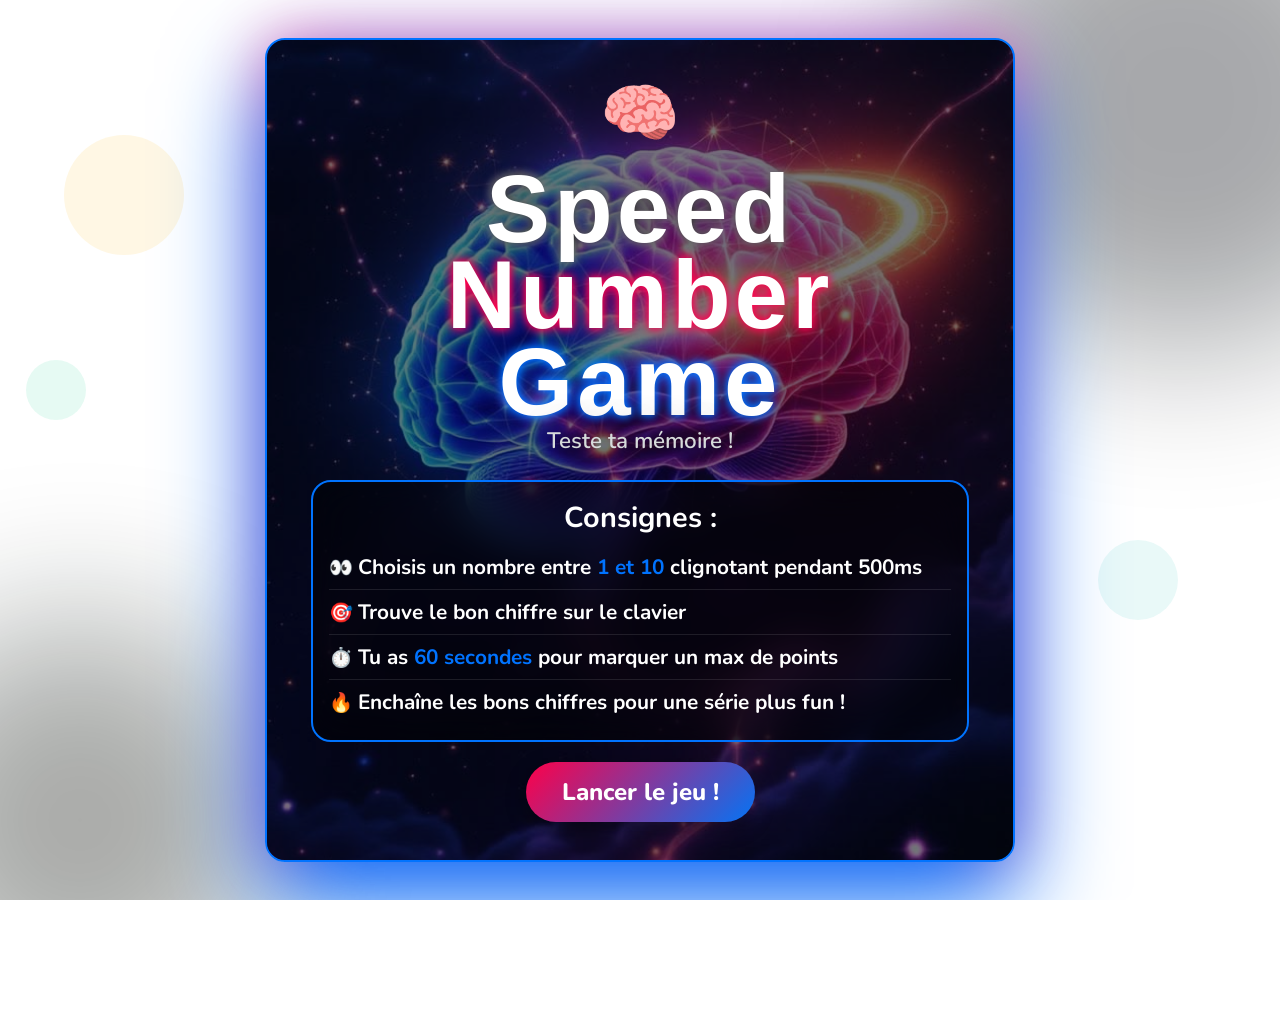
==== commit 2f20f54a: "Quatrième commit" ====
--- a/html/page_devoir1.html
+++ b/html/page_devoir1.html
@@ -3,15 +3,17 @@
 <head>
 <meta charset="UTF-8"/>
 <meta name="viewport" content="width=device-width, initial-scale=1.0"/>
-<title>Memo Flash Game🧠</title>
+<title>Memo Flash Game 🧠</title>
 <link href="https://fonts.googleapis.com/css2?family=Nunito:wght@400;600;700;800;900&family=Righteous&display=swap" rel="stylesheet"/>
 <link rel="stylesheet" href="../css/style_devoir1.css">
-<link rel="icon" type="image/jpeg" href="../css/image2.jpg">
+<link rel="icon" type="image/jpeg" href="../css/image2.JPG">
 </head>
  
 <body>
+    <audio id="bg-music" src="background_music.mp3" loop></audio>
+    <audio id="sound-success" src="sound_success.mp3"></audio>
+    <audio id="sound-fail" src="sound_fail.mp3"></audio>
     <div id="app">
- 
         <div class="deco deco1"></div>
         <div class="deco deco2"></div>  
         <div class="deco deco3"></div> 
@@ -41,11 +43,11 @@
             <h1><span class="e"> Bienvenue </span><br><span class="e">Dans</span><br><span class="e">Speed </span><span class="f">Number </span><span class="cyan"> Game</span></h1>
             <div class="hud">
             <div class="hud-pill">
-            <span class="hud-lbl">Score</span>
+            <span class="hud-lbl">Score: </span>
             <span class="hud-val score-v" id="score-val">0</span>
             </div>
             <div class="hud-pill timer-pill">
-            <span class="hud-lbl">Temps</span>
+            <span class="hud-lbl">Temps: </span>
             <span class="hud-val" id="timer-val">60</span>
             <div class="timer-progress"><div class="timer-bar" id="timer-bar"></div></div>
             </div>
@@ -53,6 +55,7 @@
             <span class="hud-lbl">Série 🔥</span>
             <span class="hud-val streak-v" id="streak-val">0</span>
             </div>
+            <button id="mute-btn" class="mute-btn">🔊</button>
             </div>
  
             <div class="num-stage">
@@ -69,6 +72,7 @@
  
         <!-- END -->
         <div id="s-end" class="screen">
+            <h1 class="j">Fin du Jeu</h1>
             <div class="end-header" id="end-emoji">🎉</div>
             <div class="end-title" id="end-title">Bien joué !</div>
             <div class="end-msg" id="end-msg">Voilà ton résultat !</div>
--- a/css/style_devoir1.css
+++ b/css/style_devoir1.css
@@ -25,7 +25,7 @@
 }
  
 body {
-background-image: url(image1.jpg);
+background-image: url(image1.JPG);
 background-size: cover;
 background-repeat: no-repeat;
 background-position: center center;
@@ -122,7 +122,7 @@
 }
  
 #s-start {
-  background-image: url(image2.jpg);
+  background-image: url(image2.JPG);
   background-size: cover;
   background-position: center center;
   background-attachment: scroll;
@@ -187,7 +187,7 @@
 #s-game h1 .cyan { color: var(--card); text-shadow: var(--neon); }
 #s-game h1 .f    { color: var(--card); text-shadow: var(--neon1); }
 #s-game h1 .e    { color: var(--card); text-shadow: var(--neon2); }
- 
+.j { color: var(--card); text-shadow: var(--neon1); margin-top: 20px; font-size: clamp(2em, 8vw, 4.5rem);}
 /* ── RULES CARD ── */
 .rules-card {
   background: rgba(0,0,0,0.5);
@@ -221,6 +221,30 @@
 .rule span { color: rgb(0, 115, 255); }
  
 /* ── BUTTONS ── */
+.mute-btn {
+  background: rgba(255, 255, 255, 0.1);
+  border: 1px solid var(--cyan);
+  color: white;
+  font-size: 1.5rem;
+  border-radius: 50%;
+  width: 50px;
+  height: 50px;
+  cursor: pointer;
+  display: flex;
+  align-items: center;
+  justify-content: center;
+  transition: 0.3s;
+  margin: 5px;
+  margin-top: 10px;
+}
+.mute-btn:hover {
+  background: var(--cyan);
+  transform: scale(1.1);
+}
+.mute-btn.is-muted {
+  border-color: var(--primary);
+  opacity: 0.6;
+}
 .btn {
   font-family: 'Nunito', sans-serif;
   font-weight: 800;
@@ -456,9 +480,8 @@
 #end-trail .trail-dot { width: 11px; height: 11px; }
  
 #end-title {
-  font-size: clamp(2rem, 8vw, 4.5rem);
+  font-size: clamp(2rem, 4vw, 2rem);
   color: var(--card);
-  text-shadow: var(--neon1);
   margin-top: 0;
 }
 #end-msg {
